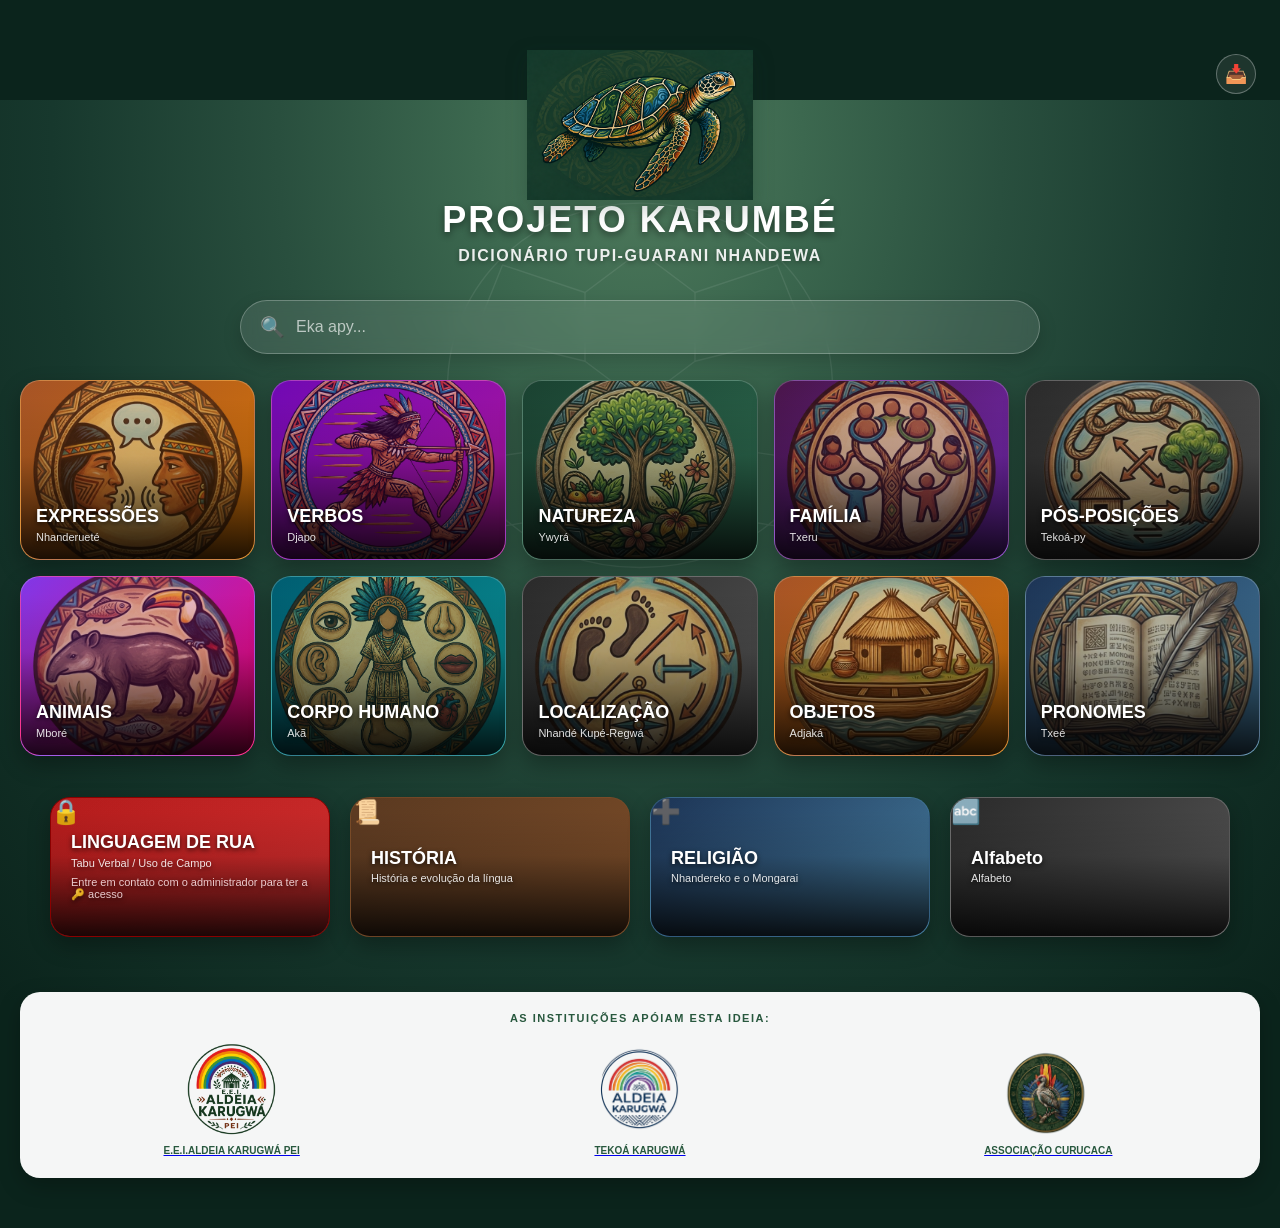
==== index.html @ bd12c9ac "Update index.html" ====
<!DOCTYPE html>
<html lang="pt-BR">

<head>
    <meta charset="UTF-8">
    <meta name="viewport" content="width=device-width, initial-scale=1.0">
    <title>
        Projeto Karumbé - Dicionário Tupi-Guarani Nhandewá
    </title>

    <!-- CSS PRINCIPAL -->
    <link rel="stylesheet" href="style.css">

    <!-- PWA -->
    <link rel="manifest" href="manifest.json">

    <!-- COR DA BARRA DO APLICATIVO -->
    <meta name="theme-color" content="#112822">

    <!-- COR PARA NAVEGADORES IOS -->
    <meta name="apple-mobile-web-app-capable"
          content="yes">

    <meta name="apple-mobile-web-app-status-bar-style"
          content="black-translucent">

    <meta name="apple-mobile-web-app-title"
          content="Karumbé">

</head>

<body>

    <div class="app-container">

        <!-- =================================================
             CABEÇALHO
        ================================================== -->
        <header class="app-header">

            <div class="header-info">

                <img
                    src="assets/svg/tartaruga.png"
                    alt="Karumbé"
                    class="logo-tartaruga"
                >

                <div class="header-titulos">

                    <h1 class="titulo-projeto">
                        PROJETO KARUMBÉ
                    </h1>

                    <h2 class="titulo-principal">
                        DICIONÁRIO TUPI-GUARANI NHANDEWA
                    </h2>

                </div>

            </div>

            <button
                class="btn-download"
                type="button"
                title="Baixar App"
            >
                📥
            </button>

        </header>

        <!-- =================================================
             BUSCA
        ================================================== -->
        <section class="barra-busca-wrapper">

            <span class="icone-busca">
                🔍
            </span>

            <input
                type="text"
                id="busca"
                placeholder="Eka apy..."
                autocomplete="off"
                oninput="executarBusca(this.value)"
            >

        </section>

        <!-- =================================================
             CONTAINER DE RESULTADOS E AVISO DA LINGUAGEM DE RUA
        ================================================== -->
        <div id="resultado-busca" class="container-resultados" style="display: none;">
            
            <!-- AVISO DA SEÇÃO DE LINGUAGEM DE RUA -->
            <div id="aviso-rua" style="display: none; background: rgba(0,0,0,0.25); padding: 15px; border-radius: 8px; margin-bottom: 20px; color: #fff; border: 1px solid rgba(255,255,255,0.15); text-align: center;">
                <p style="margin: 0; font-size: 14px; line-height: 1.5;">
                    <strong>Aviso Importante:</strong> Termos de pesquisa linguística e tabu verbal que refletem o atrito cultural com o <strong>djuruá</strong> (não-indígena). Expressões originalmente descritivas foram historicamente estigmatizadas ou rebaixadas a insultos pela imposição de valores externos, levando falantes a evitar seu uso público para se protegerem da maledicência.
                </p>
            </div>

            <!-- Onde as palavras filtradas/buscadas serão injetadas -->
            <div id="lista-palavras-rua"></div>
        </div>

        <!-- =================================================
             CATEGORIAS
        ================================================== -->
        <main
            id="lista"
            class="lista-vertical"
        >

            <!-- EXPRESSÕES -->
            <button
                class="card-categoria cat-laranja"
                type="button"
                onclick="mostrarCategoria('Expressões')"
            >
                <div class="icone-wrapper">
                    <img
                        src="assets/img/expressões.png"
                        class="icone-cat"
                        alt="Expressões"
                    >
                </div>

                <div class="cat-textos">
                    <span class="cat-nome">
                        EXPRESSÕES
                    </span>

                    <small class="cat-sub">
                        Nhanderueté
                    </small>
                </div>
            </button>
            
            <!-- VERBOS -->
            <button
                class="card-categoria cat-vermelho"
                type="button"
                onclick="mostrarCategoria('Verbos')"
            >
                <div class="icone-wrapper">
                    <img
                        src="assets/img/verbos.png"
                        class="icone-cat"
                        alt="Verbos"
                    >
                </div>

                <div class="cat-textos">
                    <span class="cat-nome">
                        VERBOS
                    </span>

                    <small class="cat-sub">
                        Djapo
                    </small>
                </div>
            </button>

            <!-- NATUREZA -->
            <button
                class="card-categoria cat-verde"
                type="button"
                onclick="mostrarCategoria('Natureza')"
            >
                <div class="icone-wrapper">
                    <img
                        src="assets/img/natureza.png"
                        class="icone-cat"
                        alt="Natureza"
                    >
                </div>

                <div class="cat-textos">
                    <span class="cat-nome">
                        NATUREZA
                    </span>

                    <small class="cat-sub">
                        Ywyrá
                    </small>
                </div>
            </button>

            <!-- FAMÍLIA -->
            <button
                class="card-categoria cat-roxo"
                type="button"
                onclick="mostrarCategoria('Família')"
            >
                <div class="icone-wrapper">
                    <img
                        src="assets/img/familia.png"
                        class="icone-cat"
                        alt="Família"
                    >
                </div>

                <div class="cat-textos">
                    <span class="cat-nome">
                        FAMÍLIA
                    </span>

                    <small class="cat-sub">
                        Txeru
                    </small>
                </div>
            </button>

            <!-- PÓS-POSIÇÕES -->
            <button
                class="card-categoria cat-cinza"
                type="button"
                onclick="mostrarCategoria('Pós-posições')"
            >
                <div class="icone-wrapper">
                    <img
                        src="assets/img/posposicoes.png"
                        class="icone-cat"
                        alt="Pós-posições"
                    >
                </div>

                <div class="cat-textos">
                    <span class="cat-nome">
                        PÓS-POSIÇÕES
                    </span>

                    <small class="cat-sub">
                        Tekoá-py
                    </small>
                </div>
            </button>

            <!-- ANIMAIS -->
            <button
                class="card-categoria cat-rosa"
                type="button"
                onclick="mostrarCategoria('Animais')"
            >
                <div class="icone-wrapper">
                    <img
                        src="assets/img/animais.png"
                        class="icone-cat"
                        alt="Animais"
                    >
                </div>

                <div class="cat-textos">
                    <span class="cat-nome">
                        ANIMAIS
                    </span>

                    <small class="cat-sub">
                        Mboré
                    </small>
                </div>
            </button>

            <!-- CORPO HUMANO -->
            <button
                class="card-categoria cat-turquesa"
                type="button"
                onclick="mostrarCategoria('Corpo humano')"
            >
                <div class="icone-wrapper">
                    <img
                        src="assets/img/corpo humano.png"
                        class="icone-cat"
                        alt="Corpo Humano"
                    >
                </div>

                <div class="cat-textos">
                    <span class="cat-nome">
                        CORPO HUMANO
                    </span>

                    <small class="cat-sub">
                        Akã
                    </small>
                </div>
            </button>

            <!-- LOCALIZAÇÃO -->
            <button
                class="card-categoria cat-cinza"
                type="button"
                onclick="mostrarCategoria('Localização')"
            >
                <div class="icone-wrapper">
                    <img
                        src="assets/img/localizacao.png"
                        class="icone-cat"
                        alt="Localização"
                    >
                </div>

                <div class="cat-textos">
                    <span class="cat-nome">
                        LOCALIZAÇÃO
                    </span>

                    <small class="cat-sub">
                        Nhandé Kupé-Regwá
                    </small>
                </div>
            </button>

            <!-- OBJETOS -->
            <button
                class="card-categoria cat-laranja"
                type="button"
                onclick="mostrarCategoria('Objetos')"
            >
                <div class="icone-wrapper">
                    <img
                        src="assets/img/objetos.png"
                        class="icone-cat"
                        alt="Objetos"
                    >
                </div>

                <div class="cat-textos">
                    <span class="cat-nome">
                        OBJETOS
                    </span>

                    <small class="cat-sub">
                        Adjaká
                    </small>
                </div>
            </button>

            <!-- PRONOMES -->
            <button
                class="card-categoria cat-azul"
                type="button"
                onclick="mostrarCategoria('Pronomes')"
            >
                <div class="icone-wrapper">
                    <img
                        src="assets/img/pronomes.png"
                        class="icone-cat"
                        alt="Pronomes"
                    >
                </div>

                <div class="cat-textos">
                    <span class="cat-nome">
                        PRONOMES
                    </span>

                    <small class="cat-sub">
                        Txeé
                    </small>
                </div>
            </button>
            

<!-- LINGUAGEM DE RUA + HISTÓRIA -->

<div class="grupo-cartoes-especiais">


    <!-- LINGUAGEM DE RUA / TABU VERBAL -->

    <div class="container-card-restrito">


        <button

            class="card-categoria cat-vermelha"

            type="button"

            onclick="solicitarAcessoTabu()"

        >

            <div class="icone-wrapper">

                <span style="font-size: 1.5rem;">🔒</span>

            </div>


            <div class="cat-textos">

                <span class="cat-nome">

                    LINGUAGEM DE RUA

                </span>


                <small class="cat-sub">

                    Tabu Verbal / Uso de Campo

                </small>


                <small

                    class="cat-aviso"

                    style="

                        display: block;

                        margin-top: 6px;

                        font-size: 11px;

                        opacity: 0.85;

                        color: #ffebee;

                    "

                >

                    Entre em contato com o administrador

                    para ter a 🔑 acesso

                </small>

            </div>

        </button>


    </div>



<!-- HISTÓRIA DA LÍNGUA -->

    <div class="container-card-restrito">

        <button

            class="card-categoria cat-laranja"

            type="button"

            onclick="window.location.href='historia.html'"

        >

            <div class="icone-wrapper">

                <span style="font-size: 1.5rem;">📜</span>

            </div>


            <div class="cat-textos">

                <span class="cat-nome">

                    HISTÓRIA

                </span>


                <small class="cat-sub">

                    História e evolução da língua

                </small>

            </div>

        </button>

    </div>



    <!-- RELIGIÃO E COSMOVISÃO -->

    <div class="container-card-restrito">

        <button

            class="card-categoria cat-verde"

            type="button"

            onclick="window.location.href='religiao.html'"

        >

            <div class="icone-wrapper">

                <span style="font-size: 1.5rem;">➕</span>

            </div>


            <div class="cat-textos">

                <span class="cat-nome">

                    RELIGIÃO

                </span>


                <small class="cat-sub">

                    Nhandereko e o Mongarai

                </small>

            </div>

        </button>

    </div>

    <!-- Alfabeto Tupi-Guarani Nhandewa -->

    <div class="container-card-restrito">

        <button

            class="card-categoria cat-verde"

            type="button"

            onclick="window.location.href='alfabeto.html'"

        >

            <div class="icone-wrapper">

                <span style="font-size: 1.5rem;">🔤</span>

            </div>


            <div class="cat-textos">

                <span class="cat-nome">

                    Alfabeto

                </span>


                <small class="cat-sub">

                    Alfabeto

                </small>

            </div>

        </button>

    </div>

</div>


</main> 
<!-- =================================================
    APOIO INSTITUCIONAL
================================================== -->
<footer class="secao-apoio">

    <span class="titulo-apoio">
        AS INSTITUIÇÕES APÓIAM ESTA IDEIA:
    </span>

    <div class="logos-apoio">

        <!-- ESCOLA KARUGWÁ -->
        <a href="instituicao.html?id=escola-karugwa" class="logo-apoio-item" id="btn-escola-karugwa">
            <img
                src="assets/logos/escola-karugwa/escola karugwa.png"
                alt="Escola Karugwá"
            >
            <span>
                E.E.I.ALDEIA KARUGWÁ PEI
            </span>
        </a>

        <!-- TEKOA KARUGWÁ -->
        <a href="instituicao.html?id=tekoa-karugwa" class="logo-apoio-item" id="btn-tekoa-karugwa">
            <img
                src="assets/logos/tekoa-karugwa/tekoa-karugwa.png"
                alt="Tekoa Karugwa"
            >
            <span>
                TEKOÁ KARUGWÁ
            </span>
        </a>

        <!-- ASSOCIAÇÃO CURUCACA -->
        <a href="instituicao.html?id=associacao-curucaca" class="logo-apoio-item" id="btn-associacao-curucaca">
            <img
                src="assets/logos/associacao-curucaca/associacao curucaca.png"
                alt="Associação Curucaca"
            >
            <span>
                ASSOCIAÇÃO CURUCACA
            </span>
        </a>

    </div>

</footer>

<!-- =================================================
    MODAL DE ACESSO RESTRITO (SENHA + EMAIL)
================================================== -->
<div id="modal-senha" class="modal-overlay" style="display: none;">
    <div class="modal-caixa">
        <h3>Acesso Restrito: Pesquisa Linguística</h3>
        <p>Esta seção contém documentação de baixo calão e linguagem de rua para fins de pesquisa e registro.</p>
        <p><strong>Digite a senha de autorização:</strong></p>
        <input type="password" id="senha-input" placeholder="Digite a senha">
        
        <div class="modal-botoes" style="margin-bottom: 12px;">
            <button type="button" class="btn-confirmar" onclick="validarSenha()">Confirmar</button>
            <button type="button" class="btn-cancelar" onclick="fecharModal()">Cancelar</button>
        </div>

        <div style="border-top: 1px solid rgba(255,255,255,0.15); padding-top: 10px; margin-top: 10px; text-align: center;">
            <button type="button" onclick="solicitarSenhaEmail()" style="background:none; border:none; color:#5be0ac; text-decoration:underline; font-size:13px; cursor:pointer;">
                📧 Não tem a senha? Solicite ao administrador por e-mail
            </button>
        </div>
    </div>
</div>

<!-- =================================================
    SCRIPTS DO PROJETO
================================================== -->
<script src="dicionario.js"></script>
<script src="dicionario2.js"></script>
<script src="dicionario-rua.js"></script>
<script src="mapa.js"></script>
<script src="script.js"></script>

<!-- =================================================
    REGISTRO DO APLICATIVO
================================================== -->
<script>
    if ("serviceWorker" in navigator) {
        window.addEventListener("load", function () {
            navigator.serviceWorker
                .register("./service-worker.js")
                .then(function () {
                    console.log(
                        "Projeto Karumbé: aplicativo preparado!"
                    );
                })
                .catch(function (erro) {
                    console.error(
                        "Erro ao registrar o aplicativo:",
                        erro
                    );
                });
        });
    }
</script>

</body>
</html>
---- style.css ----
/* =====================================================
   1. CONFIGURAÇÕES GLOBAIS E RESET
===================================================== */

* {
    box-sizing: border-box;
    margin: 0;
    padding: 0;
    font-family: "Segoe UI", Arial, Helvetica, sans-serif;
}

html {
    min-height: 100%;
}


/* =====================================================
   2. FUNDO DO SITE COM GRAFISMO DE TARTARUGA
===================================================== */

body {
    min-height: 100vh;
    color: #ffffff;

    background-color: #0b241c;

    background-image:
        url("data:image/svg+xml,%3Csvg xmlns='http://www.w3.org/2000/svg' viewBox='0 0 800 800' opacity='0.08'%3E%3Cg fill='none' stroke='%23ffffff' stroke-width='2' stroke-linecap='round' stroke-linejoin='round'%3E%3Cpath d='M400,150 C550,150 680,260 680,420 C680,580 550,680 400,680 C250,680 120,580 120,420 C120,260 250,150 400,150 Z'/%3E%3Cpolygon points='400,220 480,280 480,380 400,440 320,380 320,280'/%3E%3Cpolygon points='400,440 480,500 480,600 400,640 320,600 320,500'/%3E%3Cpolyline points='480,280 600,240 640,340 480,380'/%3E%3Cpolyline points='320,280 200,240 160,340 320,380'/%3E%3Cpolyline points='480,500 620,520 600,620 480,600'/%3E%3Cpolyline points='320,500 180,520 200,620 320,600'/%3E%3C/g%3E%3C/svg%3E"),
        radial-gradient(
            ellipse at 50% 5%,
            #507b5d 0%,
            #3c684f 18%,
            #294f3e 40%,
            #17382d 65%,
            #0b241c 100%
        );

    background-repeat: no-repeat;
    background-position: center 100px;
    background-size: 550px auto, cover;
    background-attachment: fixed;
}


/* =====================================================
   3. CONTAINER E CABEÇALHO BASE
===================================================== */

.app-container {
    width: 100%;
    max-width: 1350px;
    min-height: 100vh;
    margin: 0 auto;
    padding: 50px 20px;
    box-sizing: border-box;

    display: flex;
    flex-direction: column;
    justify-content: flex-start;
}

.app-header {
    position: relative;
    width: 100%;

    display: flex;
    justify-content: center;
    align-items: center;

    text-align: center;
    padding: 0 0 20px;
}

.header-info {
    width: 100%;

    display: flex;
    flex-direction: column;
    align-items: center;
}

.logo-tartaruga {
    width: 240px;
    height: 150px;

    display: block;

    object-fit: contain;
    object-position: center;

    margin-bottom: 2px;

    filter: drop-shadow(
        0 8px 10px rgba(8, 35, 27, 0.25)
    );
}

.header-titulos {
    width: 100%;

    display: flex;
    flex-direction: column;
    align-items: center;
}

.titulo-projeto {
    font-size: 36px;
    line-height: 1;
    font-weight: 900;
    letter-spacing: 2px;

    color: #ffffff;

    text-shadow:
        0 3px 7px rgba(0, 0, 0, 0.45);
}

.titulo-principal {
    margin-top: 8px;

    font-size: 16px;
    line-height: 1.2;
    font-weight: 600;
    letter-spacing: 1.5px;

    color: rgba(255, 255, 255, 0.9);

    text-shadow:
        0 2px 5px rgba(0, 0, 0, 0.35);
}

.btn-download {
    position: absolute;
    top: 4px;
    right: 4px;

    width: 40px;
    height: 40px;

    border-radius: 50%;
    border: 1px solid rgba(255, 255, 255, 0.30);

    background: rgba(255, 255, 255, 0.08);
    color: #ffffff;

    font-size: 18px;

    cursor: pointer;

    transition:
        background 0.2s ease,
        transform 0.2s ease;
}

.btn-download:hover {
    background: rgba(255, 255, 255, 0.18);
    transform: scale(1.05);
}


/* =====================================================
   4. BARRA DE BUSCA
===================================================== */

.barra-busca-wrapper {
    position: relative;

    width: 100%;
    max-width: 800px;

    margin: 15px auto 26px auto;
}

.icone-busca {
    position: absolute;

    left: 20px;
    top: 50%;

    transform: translateY(-50%);

    font-size: 20px;
    opacity: 0.72;

    pointer-events: none;

    z-index: 2;
}

#busca {
    width: 100%;
    height: 54px;

    padding: 0 20px 0 55px;

    border-radius: 30px;
    border: 1px solid rgba(255, 255, 255, 0.25);

    background: rgba(255, 255, 255, 0.10);
    color: #ffffff;

    font-size: 16px;

    outline: none;

    box-shadow:
        0 7px 18px rgba(0, 0, 0, 0.18);

    backdrop-filter: blur(8px);
    -webkit-backdrop-filter: blur(8px);
}

#busca:focus {
    border-color: rgba(255, 255, 255, 0.50);
    background: rgba(255, 255, 255, 0.14);
}

#busca::placeholder {
    color: rgba(255, 255, 255, 0.65);
}


/* =====================================================
   5. CATEGORIAS E GRADE PRINCIPAL
===================================================== */

.lista-vertical {
    width: 100%;
    display: grid !important;
    grid-template-columns: repeat(5, minmax(0, 1fr)) !important;
    gap: 16px !important;
}

.card-categoria {
    position: relative;
    width: 100%;
    height: 180px;
    padding: 0;
    overflow: hidden;
    border-radius: 20px;
    border: 1px solid rgba(255, 255, 255, 0.20);
    cursor: pointer;
    text-align: left;
    color: #ffffff;
    box-shadow: 0 9px 22px rgba(0, 0, 0, 0.30);
    transition: transform 0.2s ease, box-shadow 0.2s ease;
}

.card-categoria:hover {
    transform: translateY(-4px);
    box-shadow: 0 15px 28px rgba(0, 0, 0, 0.40);
}

/* =====================================================
   CORES E GRADIENTES DAS CATEGORIAS
===================================================== */

/* Cinza / Alfabeto */
.cat-cinza {
    background: linear-gradient(135deg, #2b2b2b, #555555) !important;
    border: 1px solid rgba(150, 150, 150, 0.4) !important;
}

/* Verde */
.cat-verde {
    background: linear-gradient(135deg, #1b4332, #2d6a4f) !important;
}

/* Laranja */
.cat-laranja {
    background: linear-gradient(135deg, #a95527, #d97706) !important;
}

/* Azul */
.cat-azul {
    background: linear-gradient(135deg, #1d3557, #457b9d) !important;
}

/* Roxo / Violeta */
.cat-roxo {
    background: linear-gradient(135deg, #4a154b, #7b2cbf) !important;
}

/* Vermelho / Vinho */
.cat-vermelho {
    background: linear-gradient(135deg, #7209b7, #b5179e) !important;
}

/* Amarelo / Dourado */
.cat-amarelo {
    background: linear-gradient(135deg, #b45309, #d97706) !important;
}

/* Rosa / Magenta */
.cat-rosa {
    background: linear-gradient(135deg, #8338ec, #ff006e) !important;
}

/* Ciano / Turquesa */
.cat-turquesa {
    background: linear-gradient(135deg, #005f73, #0a9396) !important;
}

/* =====================================================
   ESTRUTURA DOS ÍCONES E TEXTOS DOS CARTÕES
===================================================== */

.icone-wrapper {
    position: absolute;
    inset: 0;
    width: 100%;
    height: 100%;
    margin: 0;
    border: none;
    border-radius: 0;
    overflow: hidden;
    background: transparent;
}

.icone-cat {
    width: 100%;
    height: 100%;
    display: block;
    object-fit: cover;
    opacity: 0.72;
    transition: transform 0.35s ease, opacity 0.35s ease;
}

.card-categoria:hover .icone-cat {
    transform: scale(1.05);
    opacity: 0.86;
}

.icone-wrapper::after {
    content: "";
    position: absolute;
    inset: 0;
    background: linear-gradient(
        to bottom,
        rgba(0, 0, 0, 0.02) 10%,
        rgba(0, 0, 0, 0.12) 42%,
        rgba(0, 0, 0, 0.86) 100%
    );
}

.cat-textos {
    position: absolute;
    z-index: 5;
    left: 15px;
    right: 15px;
    bottom: 15px;
    display: flex;
    flex-direction: column;
    color: #ffffff;
    text-shadow: 0 2px 5px rgba(0, 0, 0, 0.70);
}

.cat-nome {
    font-size: 18px;
    line-height: 1.1;
    font-weight: 900;
}

.cat-sub {
    margin-top: 4px;
    font-size: 11px;
    line-height: 1.2;
    opacity: 0.88;
}
/* =====================================================
   6. CARDS DE RESULTADOS
   (PRONÚNCIA, DICIONÁRIO E FOTOS)
===================================================== */

#lista:has(.card-pronuncia),
#lista:has(.card-dicionario),
#lista:has(.card-foto) {
    display: flex !important;
    flex-direction: column !important;
    align-items: center !important;

    width: 100% !important;
}

.card-pronuncia,
.card-dicionario,
.card-foto {
    background: rgba(25, 59, 48, 0.95);

    border: 1px solid rgba(255, 255, 255, 0.15);

    border-radius: 22px;

    padding: 20px;

    box-shadow:
        0 8px 20px rgba(0, 0, 0, 0.25);

    width: 100% !important;
    max-width: 750px !important;

    margin: 0 auto 20px auto !important;

    display: flex !important;
    flex-direction: column !important;
}

.card-pronuncia img,
.card-dicionario img,
.card-foto img,
.foto-dicionario,
.foto-acao {
    max-width: 100% !important;
    height: auto !important;
    max-height: 320px !important;

    object-fit: contain !important;

    border-radius: 12px;

    display: block;

    margin: 10px auto;
}

. {
    width: fit-content;

    padding: 10px 18px;

    border-radius: 20px;

    border: 1px solid rgba(255, 255, 255, 0.25);

    background: rgba(255, 255, 255, 0.10);

    color: #ffffff;

    cursor: pointer;

    margin: 0 auto 20px auto !important;

    display: block !important;
}

.palavra-titulo {
    font-size: 26px;
    color: #ff9f43;
}

.secao-bloco {
    margin-top: 12px;
}

.secao-titulo {
    font-size: 11px;

    letter-spacing: 1px;

    color: #ff9f43;
}

.btn-play {
    width: 38px;
    height: 38px;

    border: none;
    border-radius: 50%;

    background: #4cd9a4;
    color: #12352a;

    cursor: pointer;
}


/* =====================================================
   7. BOTÃO / CARD DA GALERIA DE AÇÕES
===================================================== */

.btn-galeria-acoes {
    display: flex;

    align-items: center;
    justify-content: center;

    gap: 12px;

    width: 100% !important;
    max-width: 750px !important;

    margin: 20px auto 15px auto !important;

    padding: 14px 20px;

    background:
        linear-gradient(
            135deg,
            #28583e 0%,
            #17382d 100%
        );

    border: 1px solid rgba(255, 255, 255, 0.25);

    border-radius: 18px;

    color: #ffffff;

    font-size: 18px;
    font-weight: 800;

    cursor: pointer;

    box-shadow:
        0 8px 20px rgba(0, 0, 0, 0.25);

    transition:
        transform 0.2s ease,
        background 0.2s ease,
        box-shadow 0.2s ease;
}

.btn-galeria-acoes:hover {
    transform: translateY(-3px);

    background:
        linear-gradient(
            135deg,
            #326d4e 0%,
            #1f4739 100%
        );

    box-shadow:
        0 12px 24px rgba(0, 0, 0, 0.35);

    border-color: rgba(255, 255, 255, 0.45);
}

.btn-galeria-acoes img {
    max-height: 35px;

    object-fit: contain;

    border-radius: 6px;
}


/* =====================================================
   8. APOIO INSTITUCIONAL (RODAPÉ)
===================================================== */

.secao-apoio {
    width: 100%;
    max-width: 1350px;

    margin: 30px auto 0 auto;
    padding: 20px 15px 22px;

    background: rgba(255, 255, 255, 0.96);
    color: #17352b;

    border-radius: 20px;

    text-align: center;

    box-shadow:
        0 8px 22px rgba(0, 0, 0, 0.25);
}

.titulo-apoio {
    display: block;

    margin-bottom: 18px;

    font-size: 11px;
    font-weight: 900;
    letter-spacing: 1.5px;

    color: #28583e;
}

.logos-apoio {
    width: 100%;

    display: flex;

    justify-content: space-around;
    align-items: flex-end;

    gap: 15px;
}

.logo-apoio-item {
    flex: 1;

    display: flex;

    flex-direction: column;

    align-items: center;
    justify-content: flex-end;

    gap: 8px;
}

.logo-apoio-item img {
    max-width: 110px;
    height: auto;
    max-height: 95px;

    object-fit: contain;

    display: block;

    transition: transform 0.2s ease;
}

.logo-apoio-item a:hover img {
    transform: scale(1.06);
}

.logo-apoio-item span {
    font-size: 10px;
    font-weight: 700;

    color: #28583e;
}

.logo-apoio-item:nth-child(3) img {
    height: auto !important;
    max-height: 95px !important;

    width: auto !important;
    max-width: 110px !important;
}


/* =====================================================
   9. MODAL DE SENHA DE ACESSO
===================================================== */

.modal-overlay {
    position: fixed;

    inset: 0;

    z-index: 9999;

    background: rgba(8, 26, 20, 0.85);

    backdrop-filter: blur(8px);
    -webkit-backdrop-filter: blur(8px);

    display: flex;

    align-items: center;
    justify-content: center;

    padding: 20px;
}

.modal-caixa {
    background: rgba(25, 59, 48, 0.98);

    border: 1px solid rgba(255, 255, 255, 0.20);

    border-radius: 24px;

    padding: 30px 24px;

    width: 100%;
    max-width: 400px;

    text-align: center;

    box-shadow:
        0 15px 35px rgba(0, 0, 0, 0.50);
}

.modal-caixa h3 {
    font-size: 20px;
    font-weight: 800;

    color: #ffffff;

    margin-bottom: 8px;
}

.modal-caixa p {
    font-size: 13px;

    color: rgba(255, 255, 255, 0.75);

    margin-bottom: 12px;

    line-height: 1.4;
}

#senha-input {
    width: 100%;
    height: 48px;

    padding: 0 16px;

    border-radius: 24px;

    border: 1px solid rgba(255, 255, 255, 0.25);

    background: rgba(255, 255, 255, 0.10);
    color: #ffffff;

    font-size: 15px;

    outline: none;

    text-align: center;

    margin-bottom: 15px;

    transition: border-color 0.2s ease;

    box-sizing: border-box;
}

#senha-input:focus {
    border-color: #5be0ac;
    background: rgba(255, 255, 255, 0.15);
}

.modal-botoes {
    display: flex;

    gap: 10px;

    justify-content: center;
}

.btn-confirmar {
    flex: 1;

    height: 44px;

    border-radius: 22px;

    border: none;

    background: #4cd9a4;
    color: #12352a;

    font-weight: 700;
    font-size: 14px;

    cursor: pointer;

    transition: background 0.2s ease;
}

.btn-confirmar:hover {
    background: #5be0ac;
}

.btn-cancelar {
    flex: 1;

    height: 44px;

    border-radius: 22px;

    border: 1px solid rgba(255, 255, 255, 0.25);

    background: rgba(255, 255, 255, 0.10);
    color: #ffffff;

    font-weight: 600;
    font-size: 14px;

    cursor: pointer;

    transition: background 0.2s ease;
}

.btn-cancelar:hover {
    background: rgba(255, 255, 255, 0.20);
}


/* =====================================================
   10. SEÇÃO DE LINGUAGEM DE RUA / ACESSO RESTRITO
===================================================== */

#aviso-rua {
    width: 100% !important;
    max-width: 750px !important;

    margin: 0 auto 20px auto !important;

    background: rgba(230, 126, 34, 0.20);

    border: 1px solid rgba(230, 126, 34, 0.5);
    border-left: 5px solid #ff9f43;

    padding: 20px;

    border-radius: 18px;

    box-shadow:
        0 8px 20px rgba(0, 0, 0, 0.25);

    box-sizing: border-box;
}

#aviso-rua h3 {
    margin-top: 0;

    color: #ff9f43;

    font-size: 20px;

    margin-bottom: 8px;
}

#aviso-rua p {
    margin-bottom: 0;

    line-height: 1.5;

    font-size: 15px;

    color: #ffffff;

    opacity: 0.9;
}

.container-resultados {
    width: 100%;
    max-width: 800px;

    margin: 20px auto;

    padding: 0 15px;

    box-sizing: border-box;
}

#lista-palavras-rua {
    display: flex;

    flex-direction: column;

    gap: 20px;

    width: 100%;
}


/* =====================================================
   11. CARTÕES ESPECIAIS
   (HISTÓRIA E LINGUAGEM DE RUA)
===================================================== */

.lista-vertical > .grupo-cartoes-especiais {
    grid-column: 1 / -1 !important;

    display: flex !important;

    flex-direction: row !important;

    flex-wrap: nowrap !important;

    justify-content: center !important;
    align-items: stretch !important;

    gap: 20px !important;

    width: 100% !important;

    min-width: 0 !important;

    margin: 25px 0 !important;
    padding: 0 !important;

    box-sizing: border-box !important;
}

.grupo-cartoes-especiais > .container-card-restrito {
    display: block !important;

    position: relative !important;

    grid-column: auto !important;

    width: 280px !important;
    min-width: 0 !important;
    max-width: 280px !important;

    height: auto !important;

    margin: 0 !important;
    padding: 0 !important;

    flex: 0 1 280px !important;
}

.grupo-cartoes-especiais
> .container-card-restrito
> .card-categoria {
    position: relative !important;

    display: flex !important;

    flex-direction: column !important;

    align-items: flex-start !important;
    justify-content: center !important;

    width: 280px !important;
    max-width: 280px !important;

    height: 140px !important;
    min-height: 140px !important;

    margin: 0 !important;
    padding: 20px !important;

    box-sizing: border-box !important;
}

.grupo-cartoes-especiais .icone-wrapper {
    position: absolute !important;
}

.grupo-cartoes-especiais .cat-textos {
    position: relative !important;

    left: auto !important;
    right: auto !important;
    bottom: auto !important;

    z-index: 5 !important;

    width: 100% !important;
}

.grupo-cartoes-especiais .cat-laranja {
    background: #7b4b1f !important;

    border: 1px solid #5d3518 !important;
}

/* 1º Card: Linguagem de Rua (Vermelho) */

.grupo-cartoes-especiais
.container-card-restrito:nth-child(1)
.card-categoria {
    background:
        linear-gradient(
            135deg,
            #b71c1c,
            #d32f2f
        ) !important;

    border: 1px solid #8b0000 !important;
}

/* 2º Card: História (Marrom) */

.grupo-cartoes-especiais
.container-card-restrito:nth-child(2)
.card-categoria {
    background:
        linear-gradient(
            135deg,
            #5c3a21,
            #7c4d29
        ) !important;

    border: 1px solid rgba(124, 77, 41, 0.5) !important;
}

/* 3º Card: Religião (Azul) */

.grupo-cartoes-especiais
.container-card-restrito:nth-child(3)
.card-categoria {
    background:
        linear-gradient(
            135deg,
            #1d3557,
            #457b9d
        ) !important;

    border: 1px solid rgba(69, 123, 157, 0.5) !important;
}

/* 4º Card: Alfabeto (cinza gradiente) */
.grupo-cartoes-especiais
.container-card-restrito:nth-child(4)
.card-categoria {
    background: linear-gradient(
        135deg,
        #2b2b2b, /* Cinza escuro */
        #555555  /* Cinza médio */
    ) !important;

    border: 1px solid rgba(150, 150, 150, 0.4) !important;
}
/* =====================================================
   12. ELEMENTOS DE HISTÓRIA / PROJETO KARUMBÉ
===================================================== */

.pagina-historia {
    max-width: 1450px;

    width: 92%;

    margin: auto;

    padding: 30px 0;
}

.cabecalho-historia {
    text-align: center;

    padding: 10px 10px 30px;
}

.cabecalho-historia h2 {
    margin: 0 0 12px;

    color: #ffffff;

    font-size: 1.8rem;

    font-weight: 700;
}

.cabecalho-historia p {
    line-height: 1.7;

    color: #dcd6cd;

    margin: 6px 0;

    font-size: 1.05rem;
}

.controles-historia {
    display: flex;

    flex-wrap: wrap;

    gap: 15px;

    margin: 0 auto 35px;

    max-width: 900px;
}

.controles-historia input,
.controles-historia select {
    flex: 1;

    min-width: 220px;

    padding: 14px 18px;

    border: 2px solid #325a4d;

    border-radius: 12px;

    font-size: 16px;

    background: #112d25;
    color: #fff;

    outline: none;

    transition: border-color 0.3s;
}

.controles-historia input:focus,
.controles-historia select:focus {
    border-color: #52a388;
}

.lista-historias {
    display: grid;

    grid-template-columns:
        repeat(4, minmax(0, 1fr));

    gap: 24px;

    align-items: stretch;
}


/* =====================================================
   CARDS DA HISTÓRIA — PROJETO KARUMBÉ
   PALETA TEMÁTICA DEFINITIVA
===================================================== */

.card-historia {
    position: relative;
    display: flex;
    flex-direction: column;
    justify-content: flex-start;

    min-height: 160px;
    padding: 22px;

    background: linear-gradient(145deg, #13382d, #0f2e25);

    border: 1px solid #235847;
    border-radius: 16px;

    box-shadow: 0 6px 20px rgba(0, 0, 0, 0.25);

    box-sizing: border-box;
    overflow: hidden;

    transition:
        transform 0.3s ease,
        box-shadow 0.3s ease,
        border-color 0.3s ease;
}


/* =====================================================
   HOVER DOS CARDS
===================================================== */

.card-historia:hover {
    transform: translateY(-6px);
    box-shadow: 0 12px 30px rgba(0, 0, 0, 0.4);
}

/* =====================================================
   CATEGORIA DO CARD
===================================================== */

.historia-categoria {
    display: inline-block;
    width: fit-content;

    background: rgba(255, 255, 255, 0.12);

    color: #f5eadc;

    padding: 5px 12px;
    margin-bottom: 14px;

    border-radius: 20px;

    font-size: 12px;
    font-weight: 600;

    letter-spacing: 0.5px;

    border: 1px solid rgba(255, 255, 255, 0.20);

    box-sizing: border-box;
}


/* =====================================================
   TÍTULO DOS CARDS
===================================================== */

.card-historia h3 {
    margin: 0;
    padding: 0;

    color: #ffffff;

    font-size: 1.1rem;
    line-height: 1.45;
    font-weight: 700;
}


/* =====================================================
   RESUMO E METADADOS
   Ficam ocultos nos cards
===================================================== */

.card-historia .historia-resumo,
.card-historia .historia-meta {
    display: none;
}


/* =====================================================
   BOTÃO INVISÍVEL QUE COBRE TODO O CARD
===================================================== */

.card-historia .botao-historia {
    position: absolute;
    inset: 0;

    z-index: 2;

    width: 100%;
    height: 100%;

    background: transparent;
    border: none;

    cursor: pointer;

    color: transparent;
}


/* =====================================================
   SETA DOS CARDS
===================================================== */

.card-historia::after {
    content: "›";

    position: absolute;

    right: 18px;
    bottom: 14px;

    color: #ffffff;

    font-size: 2.2rem;
    font-weight: 300;

    transition:
        transform 0.2s ease,
        color 0.2s ease;

    pointer-events: none;
}


.card-historia:hover::after {
    transform: translateX(4px);
}


/* =====================================================
   CORES TEMÁTICAS DOS CARDS
   Cada categoria possui sua própria cor.
===================================================== */


/* -----------------------------------------------------
   1 — APRESENTAÇÃO
   AMARELO
----------------------------------------------------- */

#lista-historias .card-historia.historia-apresentacao {
    background: linear-gradient(
        145deg,
        #d6b52a,
        #9b7d12
    ) !important;

    border-left: 6px solid #ffe066 !important;
}

#lista-historias .card-historia.historia-apresentacao:hover {
    background: linear-gradient(
        145deg,
        #e5c43c,
        #b08e18
    ) !important;

    border-left-color: #fff1a8 !important;
}


/* -----------------------------------------------------
   2 — HISTÓRIA
   MARROM
----------------------------------------------------- */

#lista-historias .card-historia.historia-historia {
    background: linear-gradient(
        145deg,
        #795548,
        #4e342e
    ) !important;

    border-left: 6px solid #bcaaa4 !important;
}

#lista-historias .card-historia.historia-historia:hover {
    background: linear-gradient(
        145deg,
        #8d6e63,
        #5d4037
    ) !important;

    border-left-color: #d7ccc8 !important;
}


/* -----------------------------------------------------
   3, 4, 7 e 10 — TRANSFORMAÇÕES
   LARANJA
----------------------------------------------------- */

#lista-historias .card-historia.historia-transformacoes {
    background: linear-gradient(
        145deg,
        #d87519,
        #9c4f0d
    ) !important;

    border-left: 6px solid #ffb74d !important;
}

#lista-historias .card-historia.historia-transformacoes:hover {
    background: linear-gradient(
        145deg,
        #e68928,
        #b85f12
    ) !important;

    border-left-color: #ffd180 !important;
}


/* -----------------------------------------------------
   5 e 6 — SONS
   ROXO
----------------------------------------------------- */

#lista-historias .card-historia.historia-sons {
    background: linear-gradient(
        145deg,
        #7045a0,
        #47266d
    ) !important;

    border-left: 6px solid #c084fc !important;
}

#lista-historias .card-historia.historia-sons:hover {
    background: linear-gradient(
        145deg,
        #8054b5,
        #55317e
    ) !important;

    border-left-color: #e0b3ff !important;
}


/* -----------------------------------------------------
   8 e 9 — GRAMÁTICA
   AZUL
----------------------------------------------------- */

#lista-historias .card-historia.historia-gramatica {
    background: linear-gradient(
        145deg,
        #1976a8,
        #0d4f70
    ) !important;

    border-left: 6px solid #64b5f6 !important;
}

#lista-historias .card-historia.historia-gramatica:hover {
    background: linear-gradient(
        145deg,
        #2187ba,
        #125e83
    ) !important;

    border-left-color: #90caf9 !important;
}


/* -----------------------------------------------------
   6 — CONTINUIDADE
   VERDE
----------------------------------------------------- */

#lista-historias .card-historia.historia-continuidade {
    background: linear-gradient(
        145deg,
        #39734f,
        #245236
    ) !important;

    border-left: 6px solid #81c995 !important;
}

#lista-historias .card-historia.historia-continuidade:hover {
    background: linear-gradient(
        145deg,
        #47865d,
        #2d6543
    ) !important;

    border-left-color: #a5d6a7 !important;
}
/* =====================================================
   MODAL DE HISTÓRIA
===================================================== */

.modal-historia {
    display: none;

    position: fixed;
    inset: 0;

    z-index: 1000;

    background: rgba(4, 15, 12, 0.85);

    backdrop-filter: blur(5px);

    padding: 20px;

    overflow-y: auto;

    box-sizing: border-box;
}


/* =====================================================
   MODAL ATIVO
===================================================== */

.modal-historia.ativo {
    display: flex;

    align-items: center;
    justify-content: center;
}


/* =====================================================
   CAIXA DO MODAL
===================================================== */

.caixa-historia {
    max-width: 800px;
    width: 100%;
    max-height: 85vh;

    margin: auto;
    padding: 35px;

    background: #fbf9f4 !important;

    color: #12261f !important;

    border: 3px solid #234c3e !important;
    border-radius: 20px;

    position: relative;

    overflow-y: auto;

    box-sizing: border-box;

    box-shadow:
        0 20px 50px rgba(0, 0, 0, 0.7);
}


/* =====================================================
   BOTÃO FECHAR DO MODAL
===================================================== */

.fechar-modal-historia,
#fechar-modal-historia {
    position: absolute;

    right: 20px;
    top: 15px;

    width: 36px;
    height: 36px;

    border: none;
    border-radius: 50%;

    background: rgba(35, 76, 62, 0.10) !important;

    color: #234c3e !important;

    font-size: 32px;

    cursor: pointer;

    transition:
        color 0.2s ease,
        background 0.2s ease,
        transform 0.2s ease;
}


.fechar-modal-historia:hover,
#fechar-modal-historia:hover {
    color: #ffffff !important;

    background: #b71c1c !important;

    transform: scale(1.05);
}


/* =====================================================
   TÍTULO DO MODAL
===================================================== */

#conteudo-historia h2,
.caixa-historia h2 {
    margin-top: 0;

    padding-right: 40px;
    padding-bottom: 8px;

    color: #0b3522 !important;

    font-size: 1.7rem;

    font-weight: 700;

    line-height: 1.4;

    border-bottom: 2px solid rgba(11, 53, 34, 0.10);
}


/* =====================================================
   TEXTOS DO MODAL
===================================================== */

.texto-historia {
    margin-top: 20px;

    color: #1a332a !important;

    font-size: 1.05rem;

    line-height: 1.8;
}


#conteudo-historia p {
    margin-bottom: 18px;

    color: #1a332a !important;

    line-height: 1.8;
}


.caixa-historia h1,
.caixa-historia h2,
.caixa-historia h3,
.caixa-historia h4,
.caixa-historia p,
.caixa-historia li {
    color: #1a332a !important;
}


/* =====================================================
   ÁREA DO BOTÃO 
===================================================== */

.area-voltar {
    display: flex;
    justify-content: flex-end !important;
    align-items: center !important;
    
    /* Fixa na tela */
    position: fixed !important;
    bottom: 20px !important;
    right: 20px !important;
    left: auto !important;
    top: auto !important;
    
    width: auto !important; /* Deixa o tamanho ajustado ao conteúdo */
    z-index: 9999 !important;
    margin: 0 !important;
    padding: 0 !important;
}


/* =====================================================
   BOTÃO VOLTAR
===================================================== */

.botao-voltar {
    display: inline-block;

    padding: 14px 38px;

    background: #235847;

    color: #ffffff;

    border: none;
    border-radius: 10px;

    text-decoration: none;
    text-align: center;

    font-size: 16px;
    font-weight: 600;

    cursor: pointer;

    transition:
        background 0.2s ease,
        transform 0.2s ease;

    box-shadow:
        0 4px 12px rgba(0, 0, 0, 0.2);
}


.botao-voltar:hover {
    background: #327a64;

    transform: translateY(-2px);
}


/* =====================================================
   RESPONSIVIDADE
===================================================== */


/* -----------------------------------------------------
   TELAS ATÉ 1150px
----------------------------------------------------- */

@media (max-width: 1150px) {

    .lista-historias {
        grid-template-columns:
            repeat(2, minmax(0, 1fr));
    }
}


/* -----------------------------------------------------
   TELAS ATÉ 768px
----------------------------------------------------- */

@media (max-width: 768px) {

    .lista-vertical {
        grid-template-columns:
            repeat(2, minmax(0, 1fr)) !important;

        gap: 12px !important;
    }


    .card-categoria {
        height: 130px !important;
    }


    .cat-nome {
        font-size: 15px !important;
    }


    .container-card-restrito {
        grid-column: 1 / -1 !important;

        width: 100% !important;
    }


    .container-card-restrito .card-categoria {
        width: 100% !important;

        max-width: 100% !important;

        height: 140px !important;
    }
}


/* -----------------------------------------------------
   TELAS ATÉ 700px
----------------------------------------------------- */

@media (max-width: 700px) {

    .pagina-historia {
        width: 94%;
    }


    .lista-historias {
        grid-template-columns: 1fr;

        gap: 16px;
    }


    .caixa-historia {
        padding: 25px 20px;
    }
}


/* -----------------------------------------------------
   TELAS ATÉ 600px
----------------------------------------------------- */

@media (max-width: 600px) {

    .lista-vertical > .grupo-cartoes-especiais {
        flex-direction: column !important;

        flex-wrap: nowrap !important;

        align-items: center !important;
    }


    .grupo-cartoes-especiais > .container-card-restrito {
        width: 280px !important;

        max-width: 280px !important;

        flex: 0 0 auto !important;
    }
}


/* -----------------------------------------------------
   TELAS A PARTIR DE 768px
----------------------------------------------------- */

@media (min-width: 768px) {

    .container-card-restrito {
        grid-column: 1 / -1;

        display: flex;

        justify-content: center;
        align-items: center;

        width: 100%;

        margin-top: 20px;
    }


    .container-card-restrito .card-categoria {
        width: 200px;

        max-width: 100%;
    }
}
/* Garante que o texto de dentro do card de história seja visível e branco */
.card-historia h3,
.card-historia p,
.card-historia span {
    color: #ffffff !important;
}

/* Mantém o botão invisível apenas para cliques, sem afetar o texto */
.card-historia .botao-historia {
    color: transparent !important;
}
/* Estilo para o botão/card de História na página inicial com degradê marrom */
.card-historia, 
.card.historia, 
[data-categoria="historia"] {
  background: linear-gradient(135deg, #5c3a21 0%, #3b2313 100%) !important;
  color: #ffffff !important;
  border: 1px solid #7c4d29 !important;
}

/* Garante que o texto e os detalhes dentro dele fiquem visíveis */
.card-historia h3, 
.card-historia p,
.card-historia span {
  color: #ffffff !important;
}
.cards-etapas-container {
    display: flex;
    flex-direction: column;
    gap: 15px;
    max-width: 800px;
    margin: 20px auto;
    padding: 0 15px;
}

.card-etapa {
    background-color: #ffffff;
    border-radius: 10px;
    box-shadow: 0 3px 10px rgba(0,0,0,0.06);
    cursor: pointer;
    transition: transform 0.2s ease, box-shadow 0.2s ease;
    overflow: hidden;
}

.card-etapa:hover {
    transform: translateY(-2px);
    box-shadow: 0 5px 15px rgba(0,0,0,0.1);
}

/* ==========================================
   ESTILO MODERNO DOS CARDS DE RELIGIÃO (LAYOUT 3x1 HORIZONTAL)
   ========================================== */

.cards-etapas-container {
    display: flex;
    flex-direction: row; /* Coloca os cards lado a lado */
    justify-content: center;
    gap: 20px;
    max-width: 1200px; /* Aumenta a largura para comportar os 3 na horizontal */
    margin: 30px auto;
    padding: 0 15px;
    flex-wrap: wrap; /* Permite quebrar linha caso a tela seja menor */
}

.card-etapa {
    background-color: #ffffff;
    border-radius: 10px;
    box-shadow: 0 4px 10px rgba(0,0,0,0.15);
    cursor: pointer;
    overflow: hidden;
    flex: 1; /* Faz com que os 3 dividam o espaço igualmente */
    min-width: 300px; /* Garante um tamanho seguro em telas menores */
    max-width: 360px;
    transition: transform 0.2s ease, box-shadow 0.2s ease;
}

.card-etapa:hover {
    transform: translateY(-4px);
    box-shadow: 0 8px 20px rgba(0,0,0,0.25);
}

/* Cores das bordas superiores (destaque horizontal) */
.card-etapa:nth-child(1) { border-top: 6px solid #2d6a4f; border-left: none; }
.card-etapa:nth-child(2) { border-top: 6px solid #1d3557; border-left: none; }
.card-etapa:nth-child(3) { border-top: 6px solid #7c4d29; border-left: none; }

.etapa-header {
    display: flex;
    align-items: center;
    padding: 18px 15px;
    gap: 12px;
}

.etapa-conteudo {
    padding: 0 15px;
    color: #495057;
    line-height: 1.6;
    font-size: 0.95rem;
    border-top: 1px solid #f1f1f1;
}


/* ==========================================
   ESTILO CORRETO DOS MODALS (BALÕES DE CONTEÚDO)
   ========================================== */
.modal-overlay {
    display: none;
    position: fixed;
    top: 0;
    left: 0;
    width: 100vw;
    height: 100vh;
    background-color: rgba(0, 0, 0, 0.75);
    z-index: 9999;
    justify-content: center;
    align-items: center;
}

.modal-conteudo-box {
    background: #ffffff;
    width: 90%;
    max-width: 550px;
    padding: 30px 30px 25px 30px;
    border-radius: 12px;
    position: relative;
    box-shadow: 0 10px 25px rgba(0, 0, 0, 0.4);
    box-sizing: border-box;
}

.btn-fechar-modal {
    position: absolute;
    top: 12px;
    right: 18px;
    background: transparent;
    border: none;
    font-size: 1.8rem;
    cursor: pointer;
    color: #495057;
    line-height: 1;
    transition: color 0.2s;
}

.btn-fechar-modal:hover {
    color: #e63946;
}
/* =====================================================
   BOTÃO VOLTAR AO INÍCIO — DICIONÁRIO
   ===================================================== */

.voltar {
    position: fixed !important;
    right: 20px !important;
    bottom: 20px !important;
    left: auto !important;
    top: auto !important;

    z-index: 10000 !important;

    display: flex !important;
    align-items: center !important;
    justify-content: center !important;

    padding: 12px 20px !important;

    background: #1b3a32 !important;
    color: #ffffff !important;

    border: 1px solid rgba(255, 255, 255, 0.20) !important;
    border-radius: 24px !important;

    font-size: 14px !important;
    font-weight: 600 !important;

    cursor: pointer !important;

    box-shadow: 0 4px 12px rgba(0, 0, 0, 0.35) !important;

    margin: 0 !important;

    transition: transform 0.2s ease,
                background-color 0.2s ease !important;
}

.voltar:hover {
    background: #244e43 !important;
    transform: translateY(-2px) !important;
}

/* Celular */
@media (max-width: 600px) {
    .voltar {
        right: 15px !important;
        bottom: 15px !important;
        padding: 11px 16px !important;
        font-size: 13px !important;
    }
}
/* =====================================================
   BOTÃO VOLTAR — HISTORIA.HTML
   Centralizado como anteriormente
   ===================================================== */

.pagina-historia .area-voltar {
    position: static !important;
    width: 100% !important;
    display: flex !important;
    justify-content: center !important;
    align-items: center !important;
    margin: 30px 0 !important;
    padding: 0 !important;
}

.pagina-historia .botao-voltar {
    position: static !important;
    margin: 0 auto !important;
    left: auto !important;
    right: auto !important;
    top: auto !important;
    bottom: auto !important;
   /* =====================================================
   titulo livro/seção mongarai
   ===================================================== */
}
.leitor-titulo {
  font-size: 1.1rem;
  font-weight: bold;
  color: #2c4a3e;
  margin-top: 20px;
  margin-bottom: 10px;
  border-bottom: 2px solid #2c4a3e;
  padding-bottom: 4px;
}
/* =========================================================
   TABELAS DE EXEMPLOS LINGUÍSTICOS
   ========================================================= */

.tabela-exemplo-wrapper {
    width: 100%;
    max-width: 100%;
    overflow-x: auto;
    margin: 12px 0;
    -webkit-overflow-scrolling: touch;
}

.tabela-exemplo {
    width: auto;
    max-width: 100%;
    min-width: 0;

    border-collapse: collapse;

    background: #fffdf9;
    border: 1px solid #d8cbb8;

    font-size: 15px;
    line-height: 1.35;
}

.tabela-exemplo th {
    padding: 8px 10px;

    text-align: left;

    background: #eee5d8;
    color: #3d3328;

    font-weight: bold;

    border: 1px solid #d8cbb8;

    white-space: nowrap;
}

.tabela-exemplo td {
    padding: 8px 10px;

    border: 1px solid #d8cbb8;

    color: #302820;

    vertical-align: middle;

    white-space: nowrap;
}

.tabela-exemplo td:first-child {
    font-weight: bold;
}

.tabela-exemplo tbody tr:nth-child(even) {
    background: #faf6ef;
}


/* =========================================================
   TABELAS DE EXEMPLOS
   ========================================================= */

.tabela-exemplo-wrapper {
    display: block;

    width: 100%;
    max-width: 100%;

    overflow-x: auto;
    overflow-y: hidden;

    margin: 6px 0 !important;
    padding: 0;

    -webkit-overflow-scrolling: touch;
}

.tabela-exemplo {
    width: max-content;
    min-width: 100%;
    max-width: none;

    margin: 0 !important;

    border-collapse: collapse;
    border-spacing: 0;

    background: #fffdf9;

    font-size: 15px;
    line-height: 1.35;

    color: #302820;
}

.tabela-exemplo th,
.tabela-exemplo td {
    padding: 7px 10px;

    border: 1px solid #d8cbb8;

    text-align: left;
    vertical-align: middle;

    white-space: nowrap;
}

.tabela-exemplo th {
    background: #eee5d8;

    color: #3d3328;

    font-weight: 700;
}

.tabela-exemplo td {
    color: #302820;
}

.tabela-exemplo td:first-child {
    font-weight: 700;
}

.tabela-exemplo tbody tr:nth-child(even) {
    background: #faf6ef;
}

.tabela-exemplo tbody tr:hover {
    background: #f2eadf;
}

/* =========================================================
   ESPAÇAMENTO ENTRE TEXTO E TABELA
   ========================================================= */

.tabela-exemplo-wrapper + p {
    margin-top: 4px !important;
}

p:has(+ .tabela-exemplo-wrapper) {
    margin-bottom: 4px !important;
}


/* =========================================================
   TELAS PEQUENAS
   ========================================================= */

@media (max-width: 600px) {

    .tabela-exemplo-wrapper {
        margin: 4px 0 !important;
    }

    .tabela-exemplo {
        font-size: 14px;
    }

    .tabela-exemplo th,
    .tabela-exemplo td {
        padding: 6px 8px;
    }

}
.historia-paragrafo {
    display: block;
    margin: 6px 0;
    padding: 0;
    line-height: 1.55;
}

.historia-paragrafo + .tabela-exemplo-wrapper {
    margin-top: 6px !important;
}

.tabela-exemplo-wrapper + .historia-paragrafo {
    margin-top: 6px !important;
}
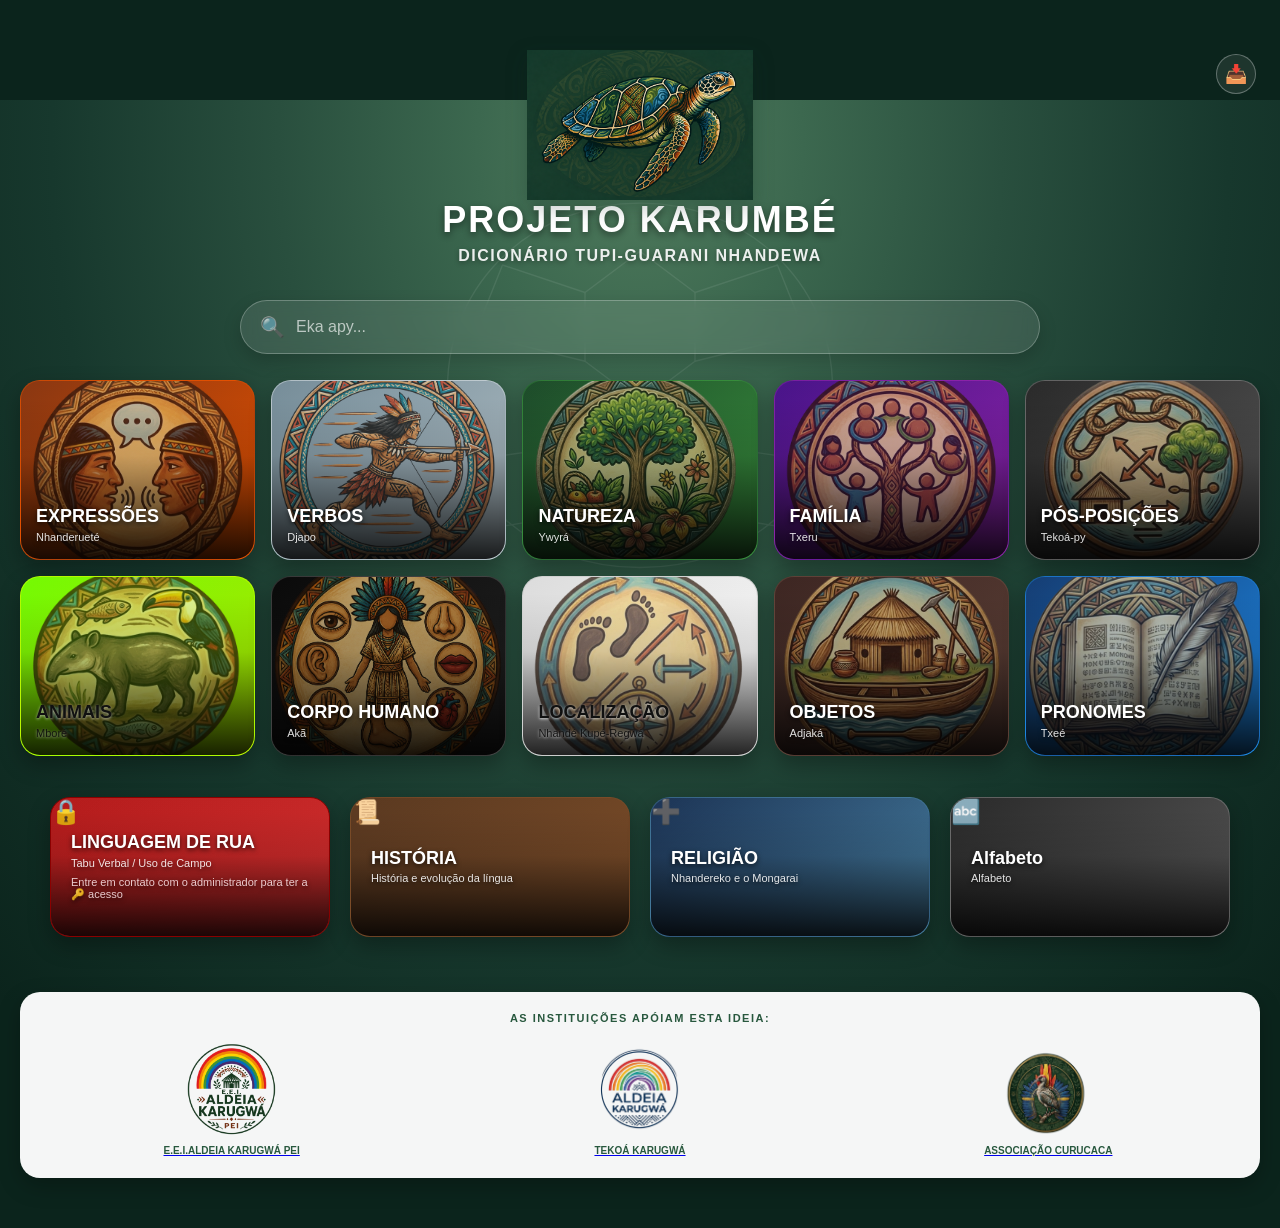
==== commit 1e7ea5bb: "Update index.html" ====
--- a/index.html
+++ b/index.html
@@ -140,7 +140,7 @@
             
             <!-- VERBOS -->
             <button
-                class="card-categoria cat-vermelho"
+                class="card-categoria cat-azul-bebe"
                 type="button"
                 onclick="mostrarCategoria('Verbos')"
             >
@@ -240,7 +240,7 @@
 
             <!-- ANIMAIS -->
             <button
-                class="card-categoria cat-rosa"
+                class="card-categoria cat-verde-marca-texto"
                 type="button"
                 onclick="mostrarCategoria('Animais')"
             >
@@ -265,7 +265,7 @@
 
             <!-- CORPO HUMANO -->
             <button
-                class="card-categoria cat-turquesa"
+                class="card-categoria cat-preto"
                 type="button"
                 onclick="mostrarCategoria('Corpo humano')"
             >
@@ -290,7 +290,7 @@
 
             <!-- LOCALIZAÇÃO -->
             <button
-                class="card-categoria cat-cinza"
+                class="card-categoria cat-branco"
                 type="button"
                 onclick="mostrarCategoria('Localização')"
             >
@@ -315,7 +315,7 @@
 
             <!-- OBJETOS -->
             <button
-                class="card-categoria cat-laranja"
+                class="card-categoria cat-marrom"
                 type="button"
                 onclick="mostrarCategoria('Objetos')"
             >
--- a/style.css
+++ b/style.css
@@ -255,52 +255,99 @@
    CORES E GRADIENTES DAS CATEGORIAS
 ===================================================== */
 
-/* Cinza / Alfabeto */
+/* Cinza / Neutro */
 .cat-cinza {
     background: linear-gradient(135deg, #2b2b2b, #555555) !important;
     border: 1px solid rgba(150, 150, 150, 0.4) !important;
 }
 
-/* Verde */
+/* Preto Deep */
+.cat-preto {
+    background: linear-gradient(135deg, #0a0a0a, #222222) !important;
+    border: 1px solid rgba(255, 255, 255, 0.15) !important;
+}
+
+/* Branco / Prata Claro (com texto escuro para contraste) */
+.cat-branco {
+    background: linear-gradient(135deg, #e0e0e0, #ffffff) !important;
+    border: 1px solid rgba(200, 200, 200, 0.8) !important;
+    color: #111111 !important;
+}
+.cat-branco .cat-textos {
+    color: #111111 !important;
+    text-shadow: 0 1px 3px rgba(255, 255, 255, 0.8) !important;
+}
+
+/* Marrom / Castanho */
+.cat-marrom {
+    background: linear-gradient(135deg, #3e2723, #5d4037) !important;
+    border: 1px solid rgba(121, 85, 72, 0.4) !important;
+}
+
+/* Azul Bebé */
+.cat-azul-bebe {
+    background: linear-gradient(135deg, #78909c, #b0bec5) !important;
+    border: 1px solid rgba(207, 216, 220, 0.5) !important;
+}
+
+/* Verde Marca-Texto / Néon */
+.cat-verde-marca-texto {
+    background: linear-gradient(135deg, #76ff03, #aeea00) !important;
+    border: 1px solid rgba(198, 255, 0, 0.6) !important;
+    color: #111111 !important;
+}
+.cat-verde-marca-texto .cat-textos {
+    color: #111111 !important;
+    text-shadow: 0 1px 3px rgba(255, 255, 255, 0.6) !important;
+}
+
+/* Verde Padrão */
 .cat-verde {
-    background: linear-gradient(135deg, #1b4332, #2d6a4f) !important;
+    background: linear-gradient(135deg, #1e4d2b, #388e3c) !important;
+    border: 1px solid rgba(56, 142, 60, 0.4) !important;
 }
 
 /* Laranja */
 .cat-laranja {
-    background: linear-gradient(135deg, #a95527, #d97706) !important;
+    background: linear-gradient(135deg, #8c3812, #e65100) !important;
+    border: 1px solid rgba(230, 81, 0, 0.4) !important;
 }
 
 /* Azul */
 .cat-azul {
-    background: linear-gradient(135deg, #1d3557, #457b9d) !important;
+    background: linear-gradient(135deg, #153e75, #1e88e5) !important;
+    border: 1px solid rgba(30, 136, 229, 0.4) !important;
 }
 
 /* Roxo / Violeta */
 .cat-roxo {
-    background: linear-gradient(135deg, #4a154b, #7b2cbf) !important;
-}
-
-/* Vermelho / Vinho */
+    background: linear-gradient(135deg, #4a148c, #8e24aa) !important;
+    border: 1px solid rgba(142, 36, 170, 0.4) !important;
+}
+
+/* Vermelho */
 .cat-vermelho {
-    background: linear-gradient(135deg, #7209b7, #b5179e) !important;
+    background: linear-gradient(135deg, #7f1d1d, #d32f2f) !important;
+    border: 1px solid rgba(211, 47, 47, 0.4) !important;
 }
 
 /* Amarelo / Dourado */
 .cat-amarelo {
-    background: linear-gradient(135deg, #b45309, #d97706) !important;
+    background: linear-gradient(135deg, #78350f, #d97706) !important;
+    border: 1px solid rgba(217, 119, 6, 0.4) !important;
 }
 
 /* Rosa / Magenta */
 .cat-rosa {
-    background: linear-gradient(135deg, #8338ec, #ff006e) !important;
+    background: linear-gradient(135deg, #880e4f, #c2185b) !important;
+    border: 1px solid rgba(194, 24, 91, 0.4) !important;
 }
 
 /* Ciano / Turquesa */
 .cat-turquesa {
-    background: linear-gradient(135deg, #005f73, #0a9396) !important;
-}
-
+    background: linear-gradient(135deg, #004d40, #00897b) !important;
+    border: 1px solid rgba(0, 137, 123, 0.4) !important;
+}
 /* =====================================================
    ESTRUTURA DOS ÍCONES E TEXTOS DOS CARTÕES
 ===================================================== */
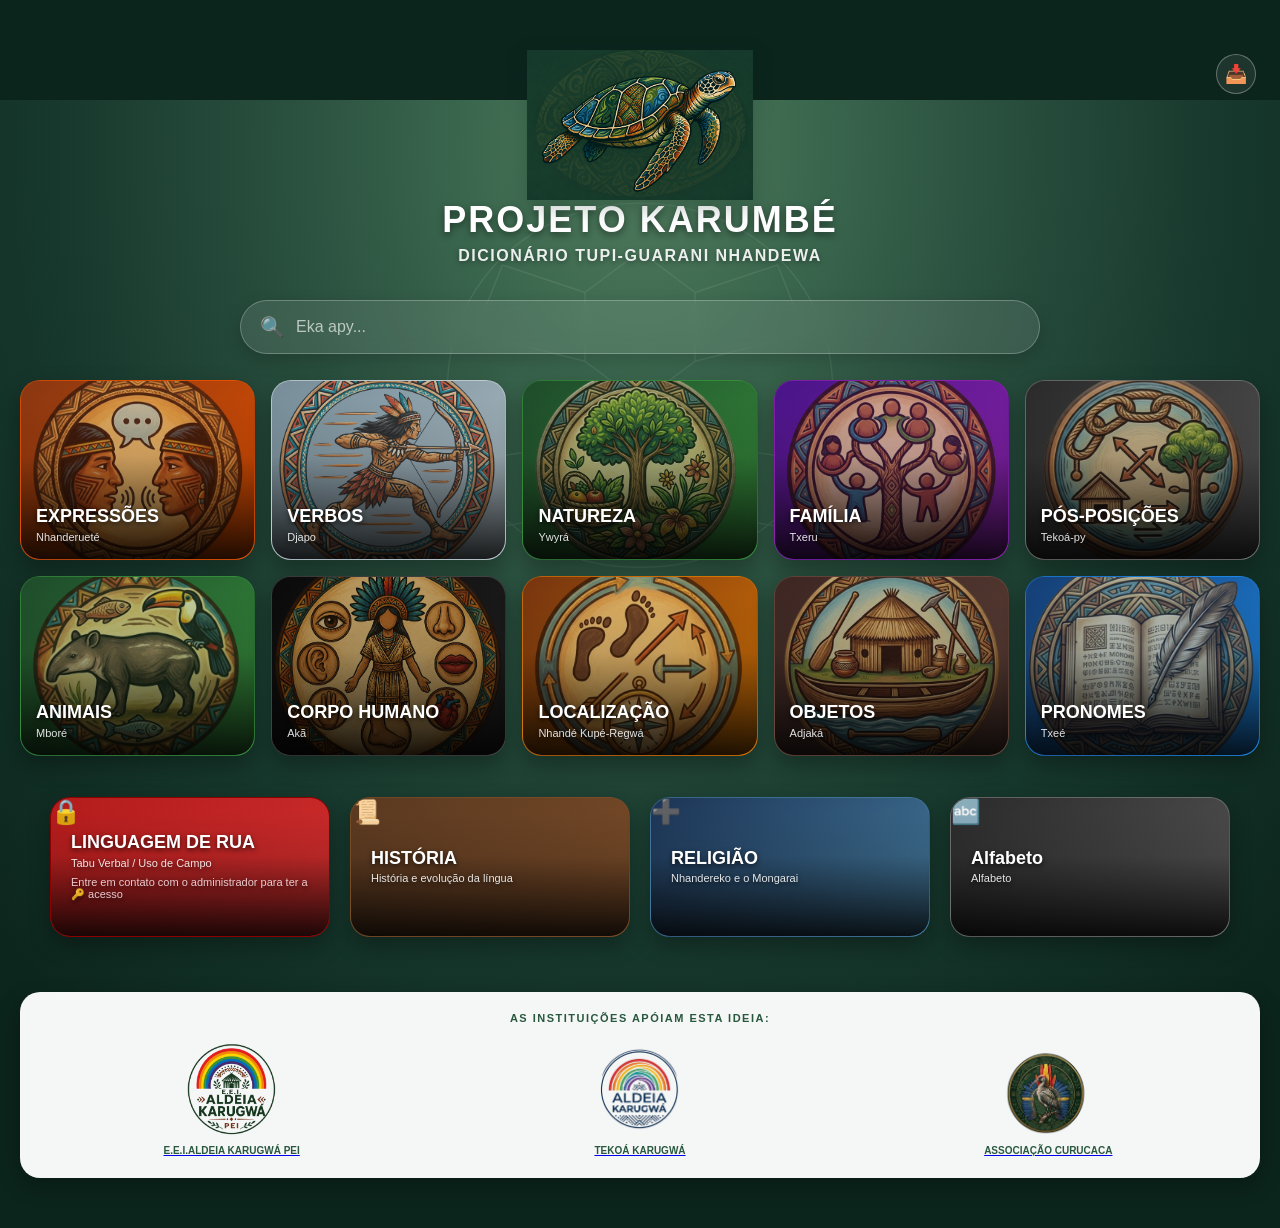
==== commit 0e94723b: "Update index.html" ====
--- a/index.html
+++ b/index.html
@@ -240,7 +240,7 @@
 
             <!-- ANIMAIS -->
             <button
-                class="card-categoria cat-verde-marca-texto"
+                class="card-categoria cat-verde"
                 type="button"
                 onclick="mostrarCategoria('Animais')"
             >
@@ -290,7 +290,7 @@
 
             <!-- LOCALIZAÇÃO -->
             <button
-                class="card-categoria cat-branco"
+                class="card-categoria cat-amarelo"
                 type="button"
                 onclick="mostrarCategoria('Localização')"
             >
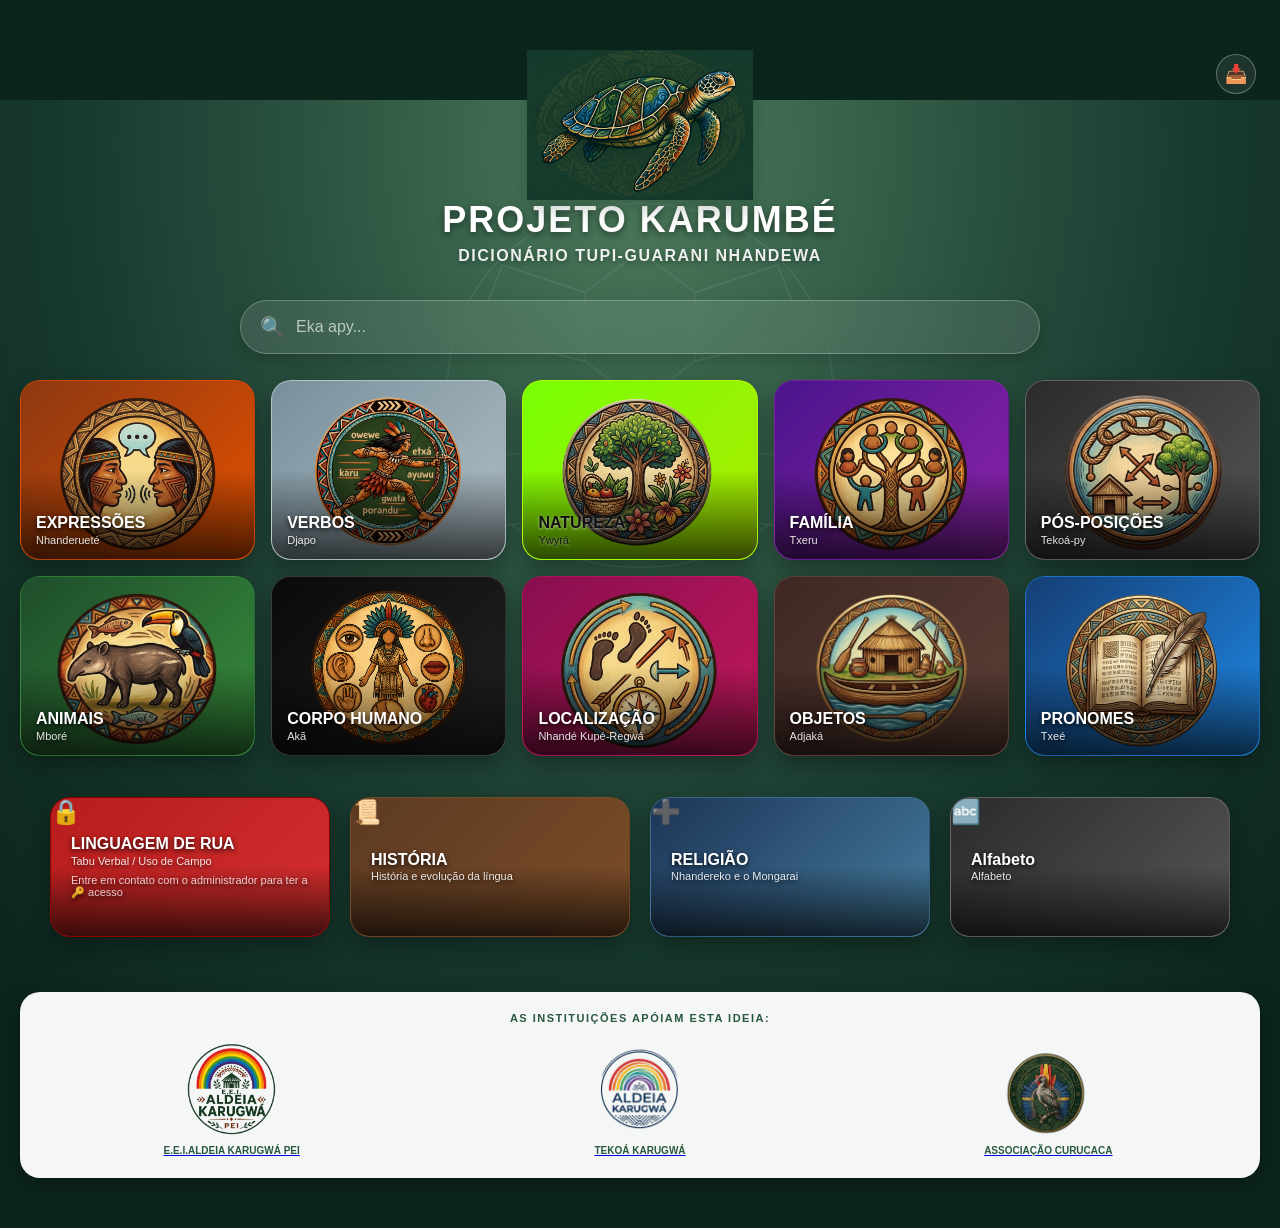
==== commit aa989b20: "Update index.html" ====
--- a/index.html
+++ b/index.html
@@ -165,83 +165,83 @@
 
             <!-- NATUREZA -->
             <button
+                class="card-categoria cat-verde-marca-texto"
+                type="button"
+                onclick="mostrarCategoria('Natureza')"
+            >
+                <div class="icone-wrapper">
+                    <img
+                        src="assets/img/natureza.png"
+                        class="icone-cat"
+                        alt="Natureza"
+                    >
+                </div>
+
+                <div class="cat-textos">
+                    <span class="cat-nome">
+                        NATUREZA
+                    </span>
+
+                    <small class="cat-sub">
+                        Ywyrá
+                    </small>
+                </div>
+            </button>
+
+            <!-- FAMÍLIA -->
+            <button
+                class="card-categoria cat-roxo"
+                type="button"
+                onclick="mostrarCategoria('Família')"
+            >
+                <div class="icone-wrapper">
+                    <img
+                        src="assets/img/familia.png"
+                        class="icone-cat"
+                        alt="Família"
+                    >
+                </div>
+
+                <div class="cat-textos">
+                    <span class="cat-nome">
+                        FAMÍLIA
+                    </span>
+
+                    <small class="cat-sub">
+                        Txeru
+                    </small>
+                </div>
+            </button>
+
+            <!-- PÓS-POSIÇÕES -->
+            <button
+                class="card-categoria cat-cinza"
+                type="button"
+                onclick="mostrarCategoria('Pós-posições')"
+            >
+                <div class="icone-wrapper">
+                    <img
+                        src="assets/img/posposicoes.png"
+                        class="icone-cat"
+                        alt="Pós-posições"
+                    >
+                </div>
+
+                <div class="cat-textos">
+                    <span class="cat-nome">
+                        PÓS-POSIÇÕES
+                    </span>
+
+                    <small class="cat-sub">
+                        Tekoá-py
+                    </small>
+                </div>
+            </button>
+
+            <!-- ANIMAIS -->
+            <button
                 class="card-categoria cat-verde"
                 type="button"
-                onclick="mostrarCategoria('Natureza')"
-            >
-                <div class="icone-wrapper">
-                    <img
-                        src="assets/img/natureza.png"
-                        class="icone-cat"
-                        alt="Natureza"
-                    >
-                </div>
-
-                <div class="cat-textos">
-                    <span class="cat-nome">
-                        NATUREZA
-                    </span>
-
-                    <small class="cat-sub">
-                        Ywyrá
-                    </small>
-                </div>
-            </button>
-
-            <!-- FAMÍLIA -->
-            <button
-                class="card-categoria cat-roxo"
-                type="button"
-                onclick="mostrarCategoria('Família')"
-            >
-                <div class="icone-wrapper">
-                    <img
-                        src="assets/img/familia.png"
-                        class="icone-cat"
-                        alt="Família"
-                    >
-                </div>
-
-                <div class="cat-textos">
-                    <span class="cat-nome">
-                        FAMÍLIA
-                    </span>
-
-                    <small class="cat-sub">
-                        Txeru
-                    </small>
-                </div>
-            </button>
-
-            <!-- PÓS-POSIÇÕES -->
-            <button
-                class="card-categoria cat-cinza"
-                type="button"
-                onclick="mostrarCategoria('Pós-posições')"
-            >
-                <div class="icone-wrapper">
-                    <img
-                        src="assets/img/posposicoes.png"
-                        class="icone-cat"
-                        alt="Pós-posições"
-                    >
-                </div>
-
-                <div class="cat-textos">
-                    <span class="cat-nome">
-                        PÓS-POSIÇÕES
-                    </span>
-
-                    <small class="cat-sub">
-                        Tekoá-py
-                    </small>
-                </div>
-            </button>
-
-            <!-- ANIMAIS -->
-            <button
-                class="card-categoria cat-verde"
-                type="button"
                 onclick="mostrarCategoria('Animais')"
             >
                 <div class="icone-wrapper">
@@ -290,7 +290,7 @@
 
             <!-- LOCALIZAÇÃO -->
             <button
-                class="card-categoria cat-amarelo"
+                class="card-categoria cat-rosa"
                 type="button"
                 onclick="mostrarCategoria('Localização')"
             >
--- a/style.css
+++ b/style.css
@@ -348,8 +348,9 @@
     background: linear-gradient(135deg, #004d40, #00897b) !important;
     border: 1px solid rgba(0, 137, 123, 0.4) !important;
 }
-/* =====================================================
-   ESTRUTURA DOS ÍCONES E TEXTOS DOS CARTÕES
+
+/* =====================================================
+   ESTRUTURA DOS ÍCONES E TEXTOS DOS CARTÕES (90% DA IMAGEM)
 ===================================================== */
 
 .icone-wrapper {
@@ -365,29 +366,34 @@
 }
 
 .icone-cat {
-    width: 100%;
-    height: 100%;
+    width: 90%;   /* A imagem ocupa 90% da largura do cartão */
+    height: 90%;  /* A imagem ocupa 90% da altura do cartão */
     display: block;
-    object-fit: cover;
-    opacity: 0.72;
-    transition: transform 0.35s ease, opacity 0.35s ease;
+    object-fit: contain; /* Mantém a proporção redonda sem distorcer nem cobrir tudo */
+    margin: 5% auto 0 auto; /* Centraliza perfeitamente no cartão com margem automática */
+    
+    opacity: 1; /* Cores originais da imagem 100% nítidas */
+    mix-blend-mode: normal; /* Remove qualquer mistura estranha com o fundo */
+    
+    transition: transform 0.35s ease, filter 0.35s ease;
 }
 
 .card-categoria:hover .icone-cat {
-    transform: scale(1.05);
-    opacity: 0.86;
-}
-
+    transform: scale(1.04); /* Zoom suave ao passar o rato */
+    filter: brightness(1.05);
+}
+
+/* Sombra leve apenas na parte inferior para o texto branco sobressair */
 .icone-wrapper::after {
     content: "";
     position: absolute;
     inset: 0;
     background: linear-gradient(
         to bottom,
-        rgba(0, 0, 0, 0.02) 10%,
-        rgba(0, 0, 0, 0.12) 42%,
-        rgba(0, 0, 0, 0.86) 100%
+        rgba(0, 0, 0, 0.0) 50%,
+        rgba(0, 0, 0, 0.70) 100%
     );
+    pointer-events: none;
 }
 
 .cat-textos {
@@ -395,21 +401,21 @@
     z-index: 5;
     left: 15px;
     right: 15px;
-    bottom: 15px;
+    bottom: 12px;
     display: flex;
     flex-direction: column;
     color: #ffffff;
-    text-shadow: 0 2px 5px rgba(0, 0, 0, 0.70);
+    text-shadow: 0 2px 5px rgba(0, 0, 0, 0.85);
 }
 
 .cat-nome {
-    font-size: 18px;
+    font-size: 16px;
     line-height: 1.1;
     font-weight: 900;
 }
 
 .cat-sub {
-    margin-top: 4px;
+    margin-top: 2px;
     font-size: 11px;
     line-height: 1.2;
     opacity: 0.88;
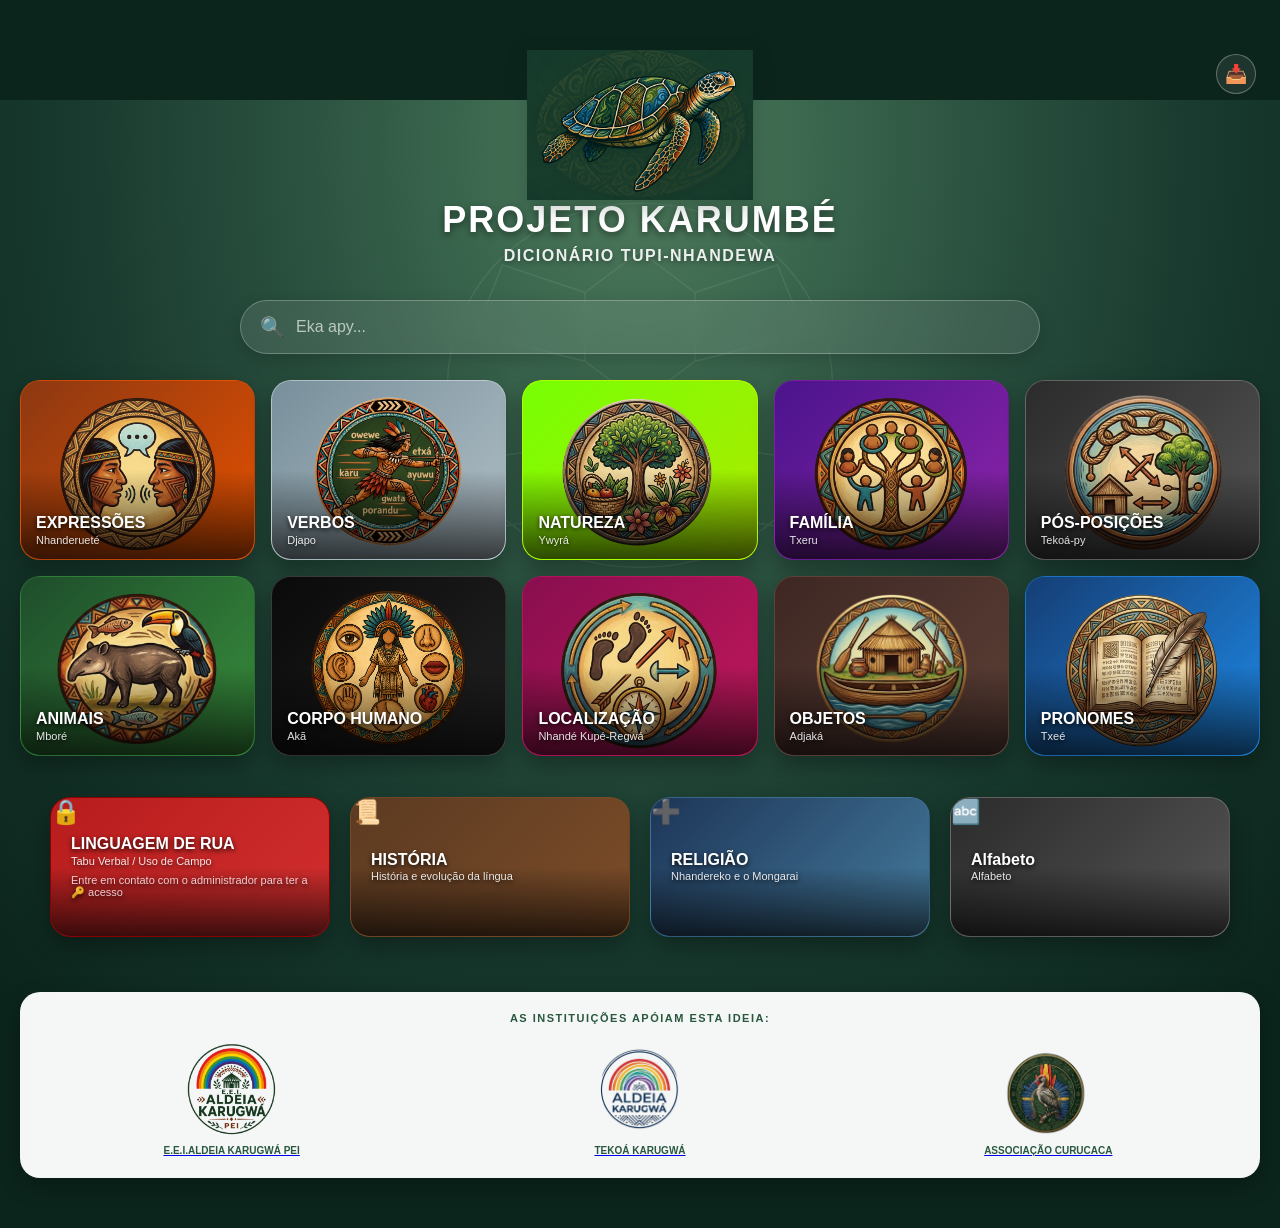
==== commit 89531c89: "Update index.html" ====
--- a/index.html
+++ b/index.html
@@ -5,7 +5,7 @@
     <meta charset="UTF-8">
     <meta name="viewport" content="width=device-width, initial-scale=1.0">
     <title>
-        Projeto Karumbé - Dicionário Tupi-Guarani Nhandewá
+        Projeto Karumbé - Dicionário Tupi-Nhandewá
     </title>
 
     <!-- CSS PRINCIPAL -->
@@ -53,7 +53,7 @@
                     </h1>
 
                     <h2 class="titulo-principal">
-                        DICIONÁRIO TUPI-GUARANI NHANDEWA
+                        DICIONÁRIO TUPI-NHANDEWA
                     </h2>
 
                 </div>
@@ -528,7 +528,7 @@
 
     </div>
 
-    <!-- Alfabeto Tupi-Guarani Nhandewa -->
+    <!-- Alfabeto Tupi-Nhandewa -->
 
     <div class="container-card-restrito">
 
--- a/style.css
+++ b/style.css
@@ -290,15 +290,15 @@
     border: 1px solid rgba(207, 216, 220, 0.5) !important;
 }
 
-/* Verde Marca-Texto / Néon */
+/* Verde Marca-Texto / Néon (com texto branco) */
 .cat-verde-marca-texto {
     background: linear-gradient(135deg, #76ff03, #aeea00) !important;
     border: 1px solid rgba(198, 255, 0, 0.6) !important;
-    color: #111111 !important;
+    color: #ffffff !important;
 }
 .cat-verde-marca-texto .cat-textos {
-    color: #111111 !important;
-    text-shadow: 0 1px 3px rgba(255, 255, 255, 0.6) !important;
+    color: #ffffff !important;
+    text-shadow: 0 1px 4px rgba(0, 0, 0, 0.8) !important;
 }
 
 /* Verde Padrão */
@@ -1489,37 +1489,6 @@
     align-items: center;
     justify-content: center;
 }
-
-
-/* =====================================================
-   CAIXA DO MODAL
-===================================================== */
-
-.caixa-historia {
-    max-width: 800px;
-    width: 100%;
-    max-height: 85vh;
-
-    margin: auto;
-    padding: 35px;
-
-    background: #fbf9f4 !important;
-
-    color: #12261f !important;
-
-    border: 3px solid #234c3e !important;
-    border-radius: 20px;
-
-    position: relative;
-
-    overflow-y: auto;
-
-    box-sizing: border-box;
-
-    box-shadow:
-        0 20px 50px rgba(0, 0, 0, 0.7);
-}
-
 
 /* =====================================================
    BOTÃO FECHAR DO MODAL
@@ -1935,32 +1904,54 @@
     align-items: center;
 }
 
+/* --- COMPUTADOR (TELAS GRANDES) --- */
 .modal-conteudo-box {
-    background: #ffffff;
-    width: 90%;
-    max-width: 550px;
-    padding: 30px 30px 25px 30px;
-    border-radius: 12px;
-    position: relative;
-    box-shadow: 0 10px 25px rgba(0, 0, 0, 0.4);
-    box-sizing: border-box;
+    background: #ffffff !important;
+    width: 92vw !important;
+    max-width: 1250px !important; /* Aumentado para 1250px com prioridade total */
+    max-height: 88vh !important;
+    overflow-y: auto !important;
+    padding: 30px 30px 25px 30px !important;
+    border-radius: 12px !important;
+    position: relative !important;
+    box-shadow: 0 10px 25px rgba(0, 0, 0, 0.4) !important;
+    box-sizing: border-box !important;
 }
 
 .btn-fechar-modal {
-    position: absolute;
-    top: 12px;
-    right: 18px;
-    background: transparent;
-    border: none;
-    font-size: 1.8rem;
-    cursor: pointer;
-    color: #495057;
-    line-height: 1;
-    transition: color 0.2s;
+    position: absolute !important;
+    top: 12px !important;
+    right: 18px !important;
+    background: transparent !important;
+    border: none !important;
+    font-size: 1.8rem !important;
+    cursor: pointer !important;
+    color: #495057 !important;
+    line-height: 1 !important;
+    transition: color 0.2s !important;
+    z-index: 10 !important;
 }
 
 .btn-fechar-modal:hover {
-    color: #e63946;
+    color: #e63946 !important;
+}
+
+/* --- CELULAR E DISPOSITIVOS MÓVEIS --- */
+@media (max-width: 768px) {
+    .modal-conteudo-box {
+        width: 100vw !important;
+        height: 100vh !important;
+        max-width: 100vw !important;
+        max-height: 100vh !important;
+        border-radius: 0 !important;
+        padding: 25px 20px 20px 20px !important;
+    }
+
+    .btn-fechar-modal {
+        top: 15px !important;
+        right: 15px !important;
+        font-size: 2rem !important;
+    }
 }
 /* =====================================================
    BOTÃO VOLTAR AO INÍCIO — DICIONÁRIO
@@ -2231,3 +2222,46 @@
 .tabela-exemplo-wrapper + .historia-paragrafo {
     margin-top: 6px !important;
 }
+/* =====================================================
+   MODAL EXCLUSIVO DA PÁGINA DE HISTÓRIAS (LARGURA AMPLA)
+   ===================================================== */
+.modal-historia .caixa-historia-exclusiva {
+    width: 95vw !important;
+    max-width: 1250px !important;
+    height: auto !important;
+    max-height: 88vh !important;
+    margin: auto !important;
+    padding: 35px !important;
+    background: #fbf9f4 !important;
+    color: #12261f !important;
+    border: 3px solid #234c3e !important;
+    border-radius: 20px !important;
+    position: relative !important;
+    overflow-y: auto !important;
+    box-sizing: border-box !important;
+    box-shadow: 0 20px 50px rgba(0, 0, 0, 0.7) !important;
+    display: flex !important;
+    flex-direction: column !important;
+}
+
+/* Garante que o texto interno aproveite toda a largura */
+.modal-historia .caixa-historia-exclusiva #conteudo-historia {
+    width: 100% !important;
+    max-width: 100% !important;
+    flex: 1 !important;
+    overflow-y: auto !important;
+    box-sizing: border-box !important;
+}
+
+/* Responsivo para telemóveis (ecrã inteiro) */
+@media (max-width: 768px) {
+    .modal-historia .caixa-historia-exclusiva {
+        width: 100vw !important;
+        height: 100vh !important;
+        max-width: 100vw !important;
+        max-height: 100vh !important;
+        border-radius: 0 !important;
+        border: none !important;
+        padding: 50px 18px 20px 18px !important;
+    }
+}
